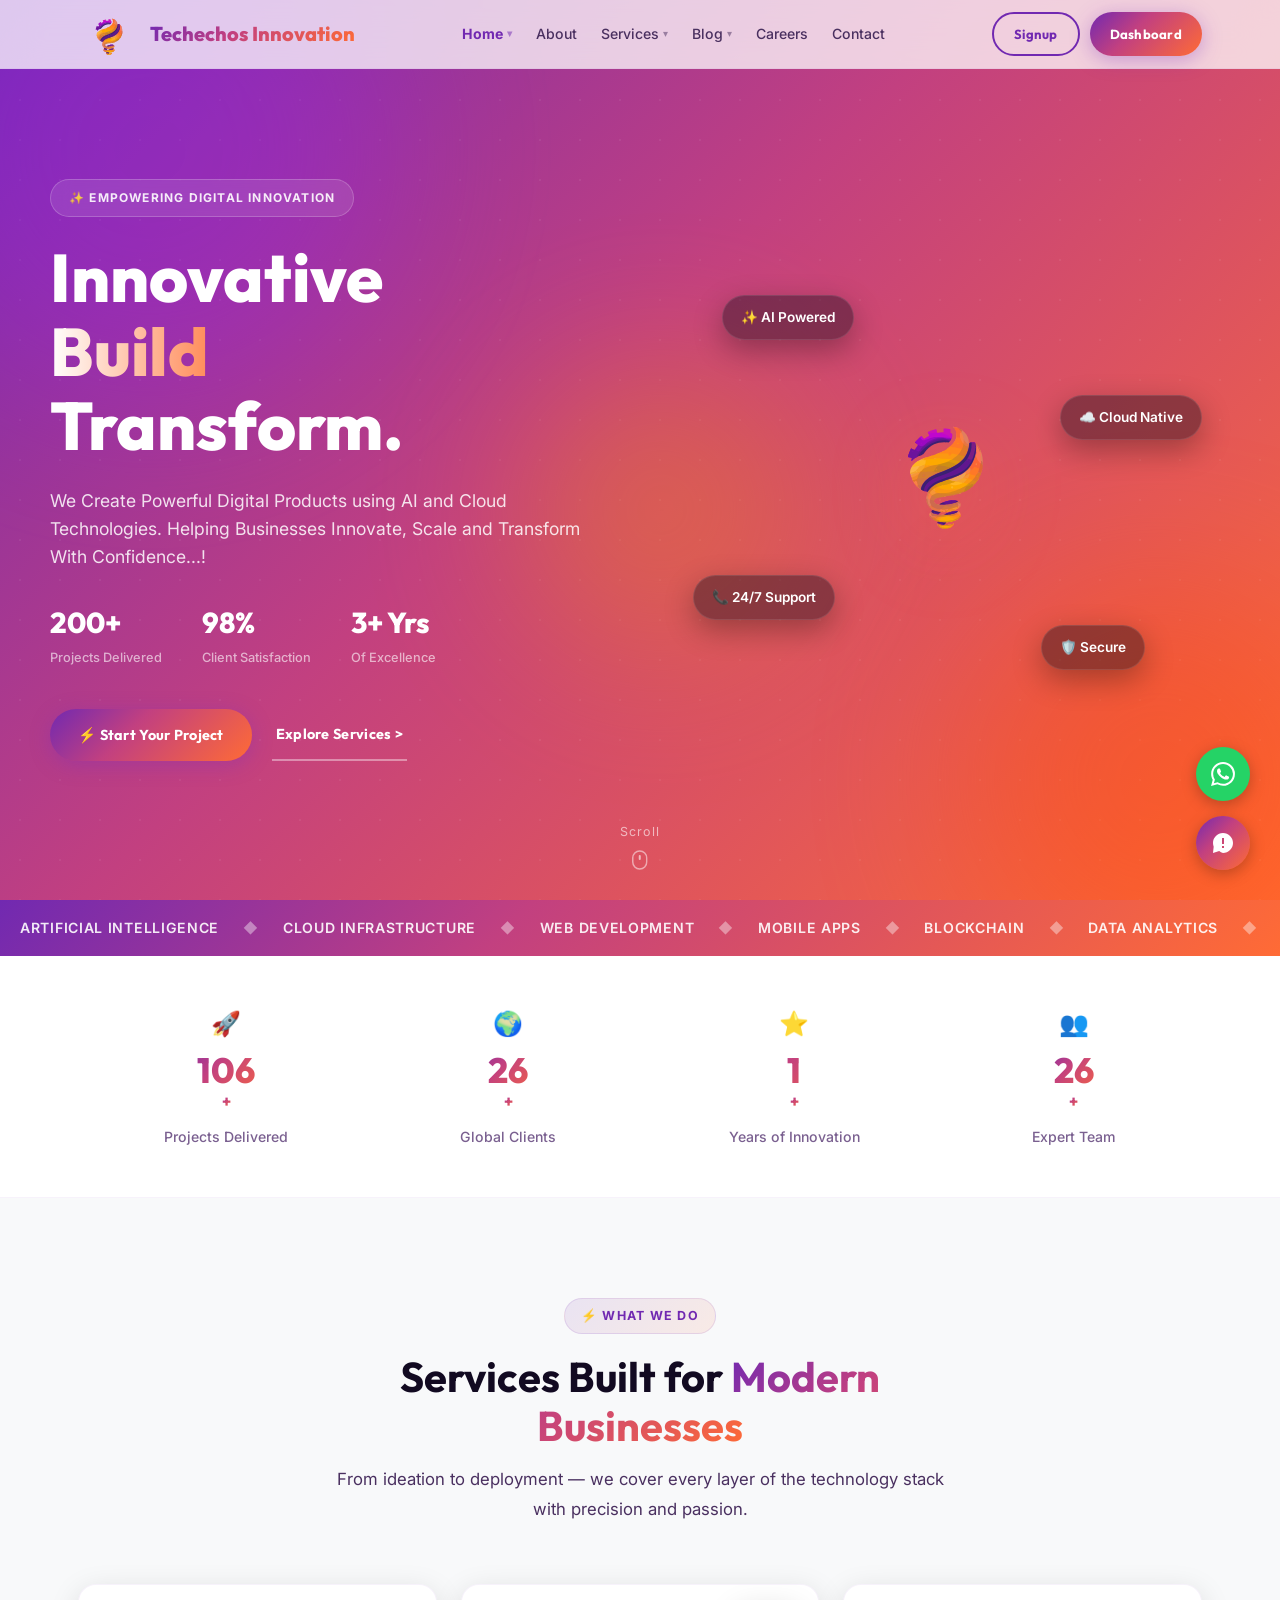
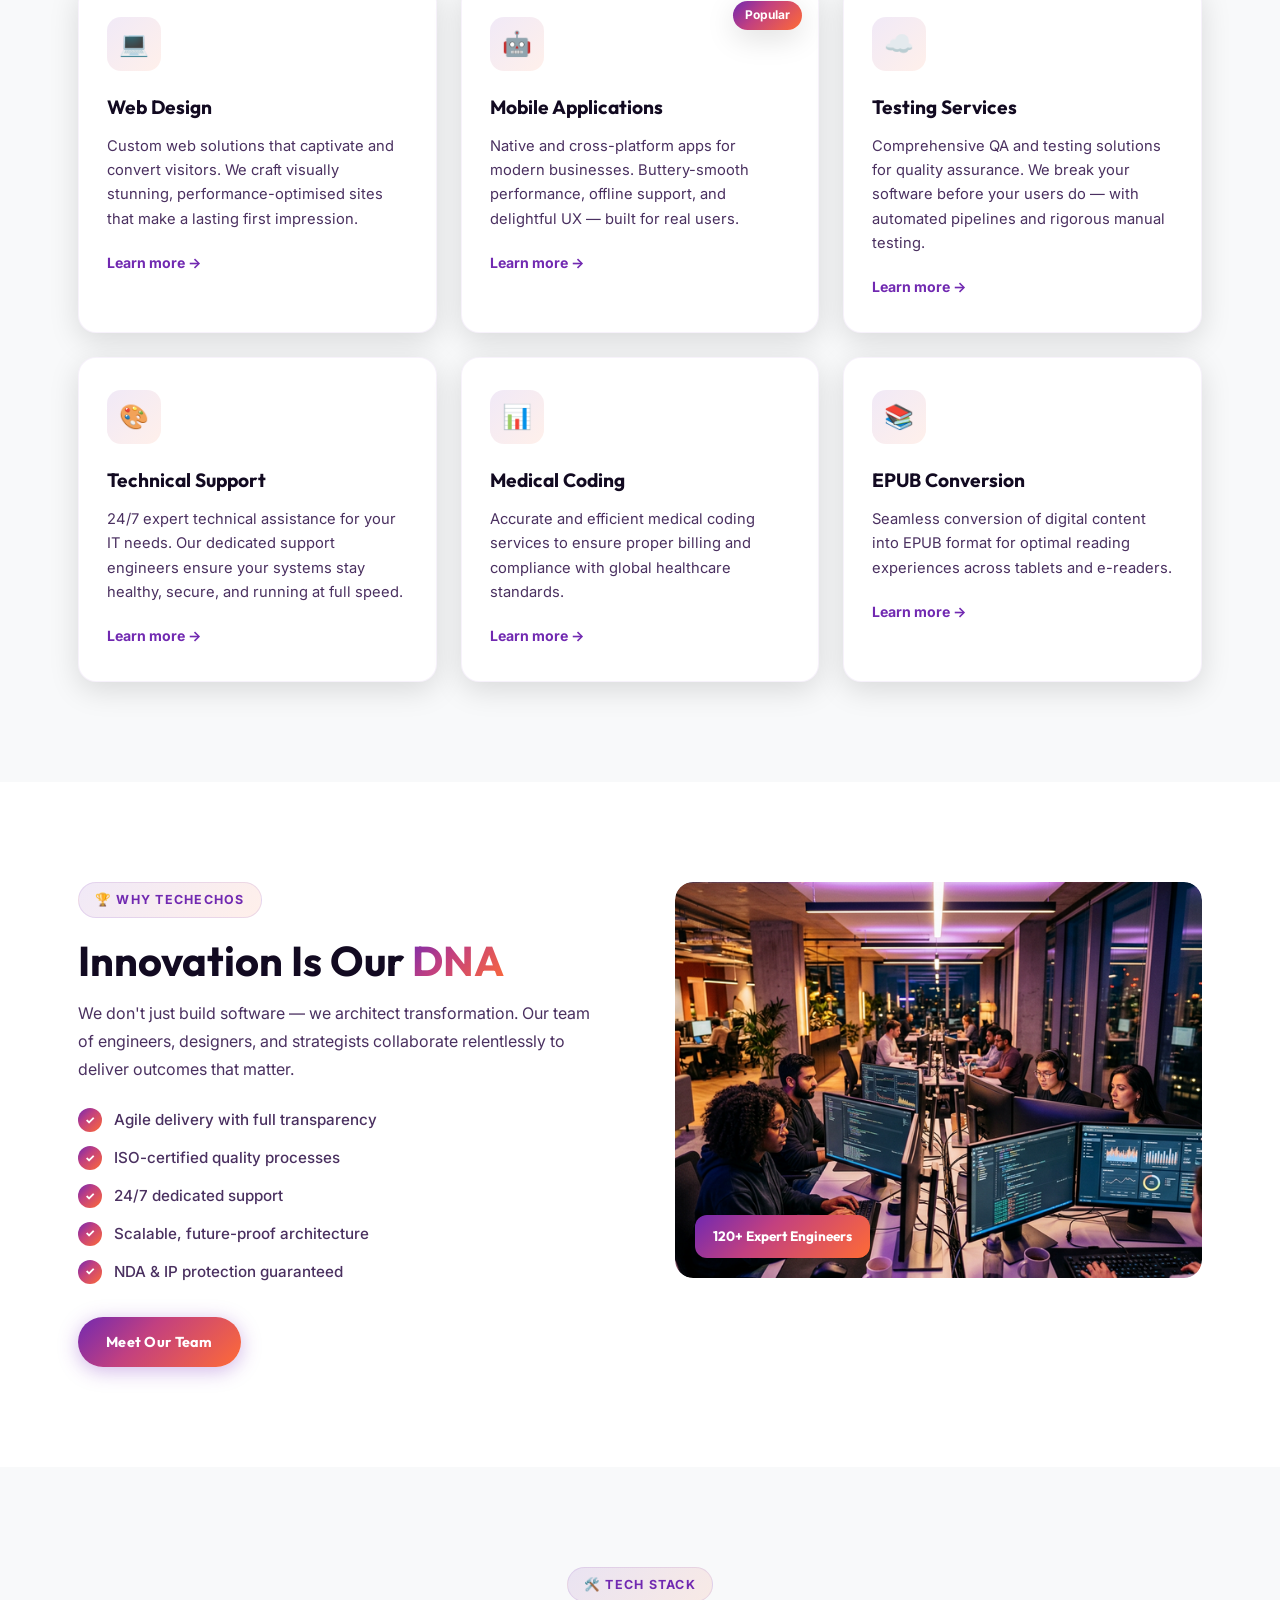
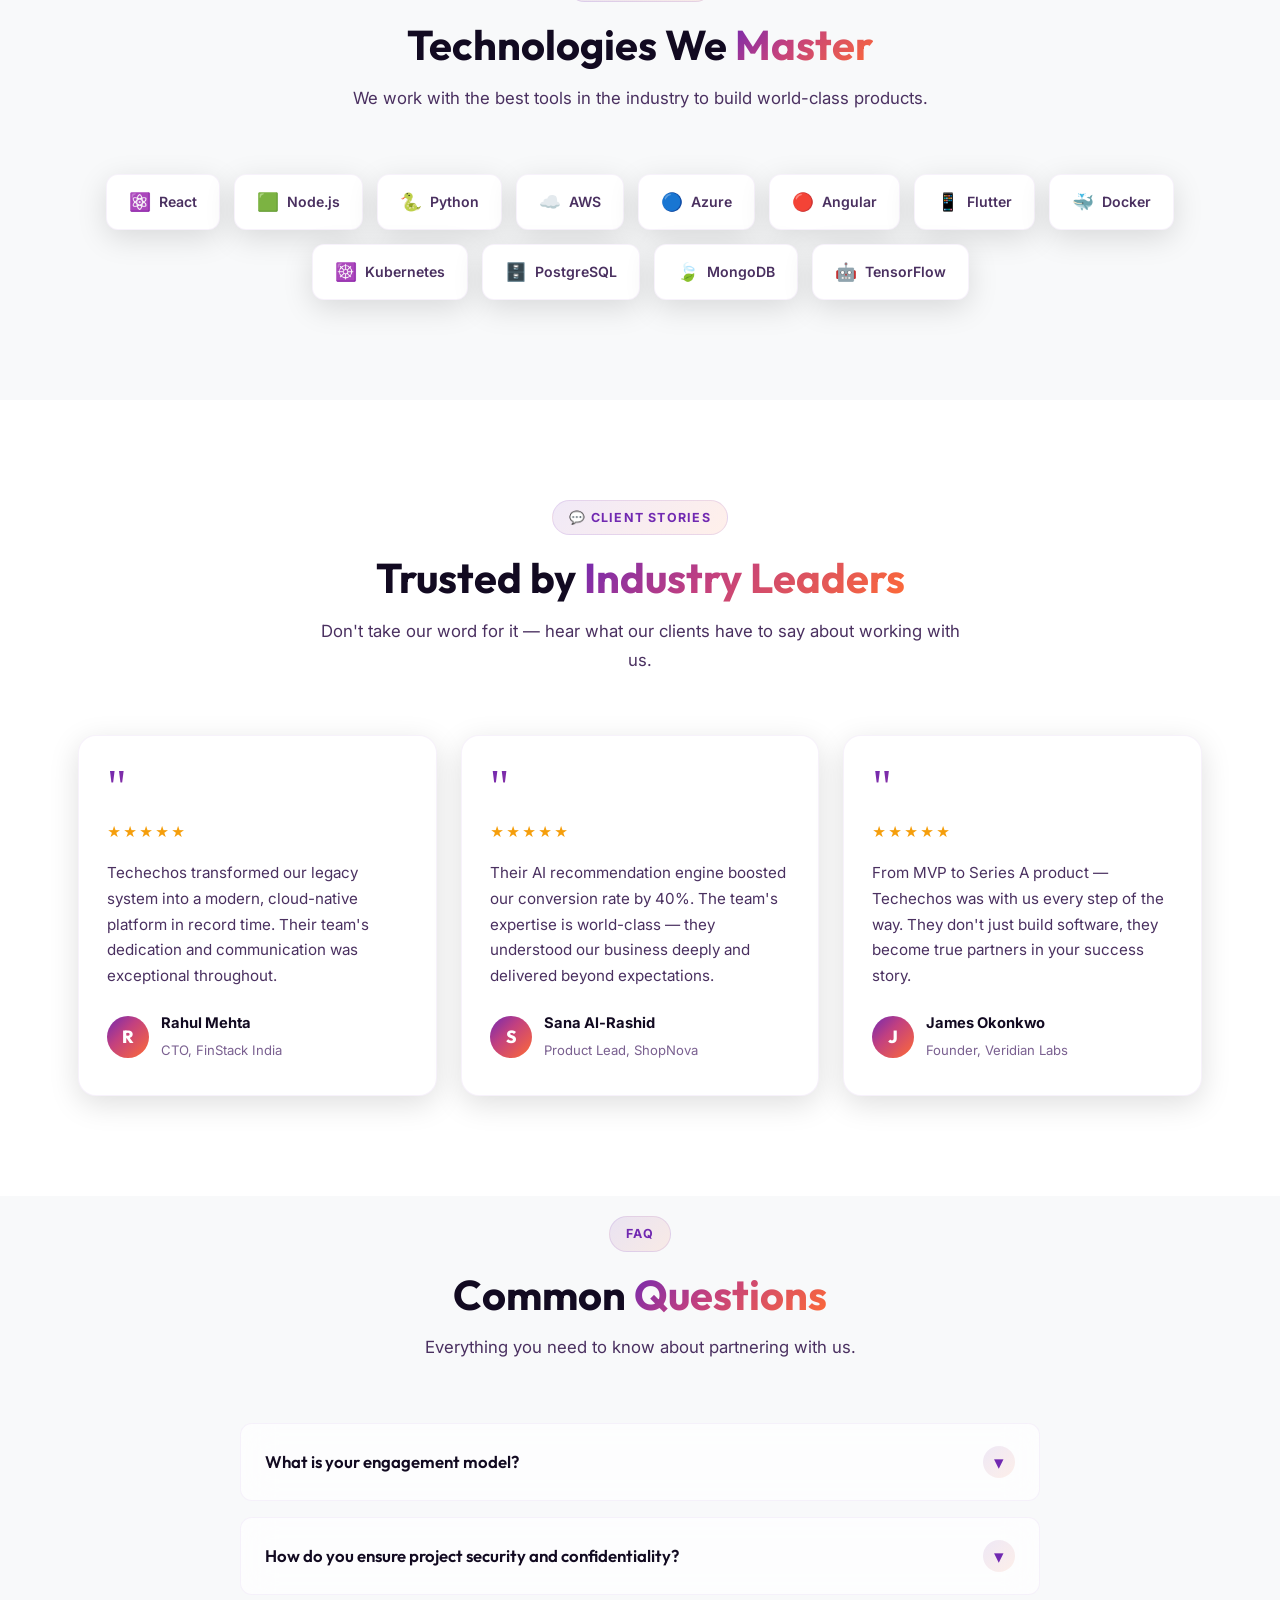
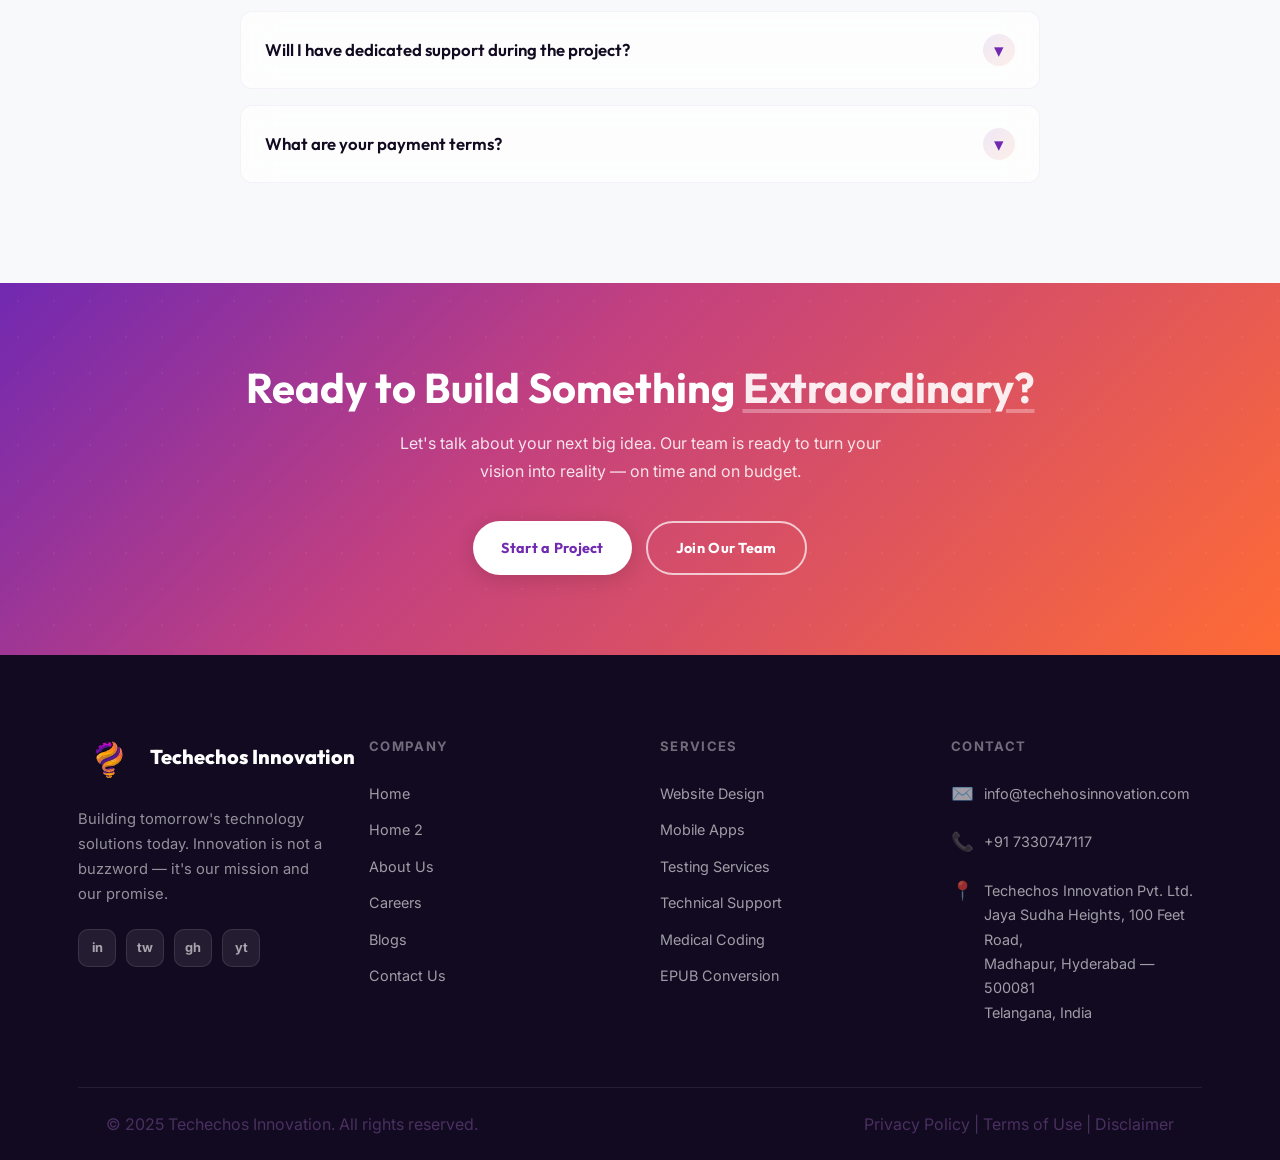
==== Home/home.html @ c476225d "initial commit" ====
<!DOCTYPE html>
<html lang="en">
<head>
<meta charset="UTF-8"/><meta name="viewport" content="width=device-width,initial-scale=1.0"/>
<meta name="description" content="Techechos Innovation — Building powerful digital products using AI and Cloud Technologies. Helping businesses innovate, scale and transform."/>
<title>Techechos Innovation — Home</title>
<link rel="stylesheet" href="../shared/shared.css"/>
<link rel="stylesheet" href="./home.css"/>
  <link rel="stylesheet" href="../navigation/header.css"/>
  <link rel="stylesheet" href="../navigation/footer.css"/>
</head>
<body>
<div id="header"></div>
<section class="hero">
  <div class="hero-orb o1"></div>
  <div class="hero-orb o2"></div>
  <div class="hero-orb o3"></div>
  <div class="hero-inner">
    <div class="hero-content">
      <div class="hero-badge">✨ EMPOWERING DIGITAL INNOVATION</div>
      <h1>Innovative<br><span class="brand-text-anim">Build</span><br>Transform.</h1>
      <p class="hero-sub">We Create Powerful Digital Products using AI and Cloud Technologies. Helping Businesses Innovate, Scale and Transform With Confidence...!</p>
      <div class="hero-stats-mini">
        <div class="stat-mini"><strong>200+</strong><span>Projects Delivered</span></div>
        <div class="stat-mini"><strong>98%</strong><span>Client Satisfaction</span></div>
        <div class="stat-mini"><strong>3+ Yrs</strong><span>Of Excellence</span></div>
      </div>
      <div class="hero-btns">
        <a href="../Contact/contact.html" class="btn btn-primary">⚡ Start Your Project</a>
        <a href="../Services/services.html" class="btn btn-text">Explore Services ></a>
      </div>
    </div>
    <div class="hero-visual">
      <div class="floating-center-img">
        <img src="../images/logo1.svg" alt="Innovation Icon"/>
      </div>
      <div class="float-badge f-ai">✨ AI Powered</div>
      <div class="float-badge f-cloud">☁️ Cloud Native</div>
      <div class="float-badge f-support">📞 24/7 Support</div>
      <div class="float-badge f-secure">🛡️ Secure</div>
    </div>
  </div>
  <div class="hero-scroll">
    <span>Scroll</span>
    <svg width="16" height="20" viewBox="0 0 16 20" fill="none"><rect x="1" y="1" width="14" height="18" rx="7" stroke="white" stroke-opacity="0.5" stroke-width="1.5"/><rect x="7" y="5" width="2" height="5" rx="1" fill="white" fill-opacity="0.6"/></svg>
  </div>
</section>
<div class="marquee-wrap">
  <div class="marquee-track">
    <span>Artificial Intelligence</span><span class="dot">◆</span><span>Cloud Infrastructure</span><span class="dot">◆</span><span>Web Development</span><span class="dot">◆</span><span>Mobile Apps</span><span class="dot">◆</span><span>Blockchain</span><span class="dot">◆</span><span>Data Analytics</span><span class="dot">◆</span><span>Cybersecurity</span><span class="dot">◆</span><span>UI/UX Design</span><span class="dot">◆</span>
    <span>Artificial Intelligence</span><span class="dot">◆</span><span>Cloud Infrastructure</span><span class="dot">◆</span><span>Web Development</span><span class="dot">◆</span><span>Mobile Apps</span><span class="dot">◆</span><span>Blockchain</span><span class="dot">◆</span><span>Data Analytics</span><span class="dot">◆</span><span>Cybersecurity</span><span class="dot">◆</span><span>UI/UX Design</span><span class="dot">◆</span>
  </div>
</div>
<div class="stats-bar">
  <div class="stats-inner">
    <div class="stat-item fade-up">
      <div class="stat-icon">🚀</div>
      <span class="stat-num" data-target="200">0</span><sup class="stat-sup">+</sup>
      <span class="stat-label">Projects Delivered</span>
    </div>
    <div class="stat-item fade-up" style="--delay:0.1s">
      <div class="stat-icon">🌍</div>
      <span class="stat-num" data-target="50">0</span><sup class="stat-sup">+</sup>
      <span class="stat-label">Global Clients</span>
    </div>
    <div class="stat-item fade-up" style="--delay:0.2s">
      <div class="stat-icon">⭐</div>
      <span class="stat-num" data-target="3">0</span><sup class="stat-sup">+</sup>
      <span class="stat-label">Years of Innovation</span>
    </div>
    <div class="stat-item fade-up" style="--delay:0.3s">
      <div class="stat-icon">👥</div>
      <span class="stat-num" data-target="50">0</span><sup class="stat-sup">+</sup>
      <span class="stat-label">Expert Team</span>
    </div>
  </div>
</div>
<section class="section section-soft">
  <div class="container">
    <div class="section-header center fade-up">
      <div class="section-label">⚡ What We Do</div>
      <h2>Services Built for <span class="grad-text">Modern Businesses</span></h2>
      <p>From ideation to deployment — we cover every layer of the technology stack with precision and passion.</p>
    </div>
    <div class="services-grid">
      <div class="service-card fade-up" style="--delay:0.05s">
        <div class="service-icon">💻</div>
        <h3>Web Design</h3>
        <p>Custom web solutions that captivate and convert visitors. We craft visually stunning, performance-optimised sites that make a lasting first impression.</p>
        <a href="../Services/service-detail.html?service=web-design" class="card-link">Learn more →</a>
      </div>
      <div class="service-card featured fade-up" style="--delay:0.1s">
        <div class="service-badge">Popular</div>
        <div class="service-icon">🤖</div>
        <h3>Mobile Applications</h3>
        <p>Native and cross-platform apps for modern businesses. Buttery-smooth performance, offline support, and delightful UX — built for real users.</p>
        <a href="../Services/service-detail.html?service=mobile-applications" class="card-link">Learn more →</a>
      </div>
      <div class="service-card fade-up" style="--delay:0.15s">
        <div class="service-icon">☁️</div>
        <h3>Testing Services</h3>
        <p>Comprehensive QA and testing solutions for quality assurance. We break your software before your users do — with automated pipelines and rigorous manual testing.</p>
        <a href="../Services/service-detail.html?service=testing-services" class="card-link">Learn more →</a>
      </div>
      <div class="service-card fade-up" style="--delay:0.2s">
        <div class="service-icon">🎨</div>
        <h3>Technical Support</h3>
        <p>24/7 expert technical assistance for your IT needs. Our dedicated support engineers ensure your systems stay healthy, secure, and running at full speed.</p>
        <a href="../Services/service-detail.html?service=technical-support" class="card-link">Learn more →</a>
      </div>
      <div class="service-card fade-up" style="--delay:0.25s">
        <div class="service-icon">📊</div>
        <h3>Medical Coding</h3>
        <p>Accurate and efficient medical coding services to ensure proper billing and compliance with global healthcare standards.</p>
        <a href="../Services/service-detail.html?service=medical-coding" class="card-link">Learn more →</a>
      </div>
      <div class="service-card fade-up" style="--delay:0.3s">
        <div class="service-icon">📚</div>
        <h3>EPUB Conversion</h3>
        <p>Seamless conversion of digital content into EPUB format for optimal reading experiences across tablets and e-readers.</p>
        <a href="../Services/service-detail.html?service=epub-conversion" class="card-link">Learn more →</a>
      </div>
    </div>
  </div>
</section>
<section class="section section-light">
  <div class="container">
    <div class="why-inner">
      <div class="fade-up">
        <div class="section-label">🏆 Why Techechos</div>
        <h2>Innovation Is Our <span class="grad-text">DNA</span></h2>
        <p style="margin-top:14px">We don't just build software — we architect transformation. Our team of engineers, designers, and strategists collaborate relentlessly to deliver outcomes that matter.</p>
        <ul class="why-list">
          <li><span class="check">✓</span> Agile delivery with full transparency</li>
          <li><span class="check">✓</span> ISO-certified quality processes</li>
          <li><span class="check">✓</span> 24/7 dedicated support</li>
          <li><span class="check">✓</span> Scalable, future-proof architecture</li>
          <li><span class="check">✓</span> NDA &amp; IP protection guaranteed</li>
        </ul>
        <a href="../About/about.html" class="btn btn-primary">Meet Our Team</a>
      </div>
      <div class="fade-up" style="--delay:0.15s">
        <div class="why-visual-img">
          <img src="../images/about_team.png" alt="Our professional team at work" loading="lazy"/>
          <div class="why-visual-badge">120+ Expert Engineers</div>
        </div>
      </section>
<section class="section section-soft">
  <div class="container">
    <div class="section-header center fade-up">
      <div class="section-label">🛠️ Tech Stack</div>
      <h2>Technologies We <span class="grad-text">Master</span></h2>
      <p>We work with the best tools in the industry to build world-class products.</p>
    </div>
    <div class="tech-logos fade-up" style="--delay:0.1s">
      <div class="tech-logo"><span class="tech-logo-icon">⚛️</span> React</div>
      <div class="tech-logo"><span class="tech-logo-icon">🟩</span> Node.js</div>
      <div class="tech-logo"><span class="tech-logo-icon">🐍</span> Python</div>
      <div class="tech-logo"><span class="tech-logo-icon">☁️</span> AWS</div>
      <div class="tech-logo"><span class="tech-logo-icon">🔵</span> Azure</div>
      <div class="tech-logo"><span class="tech-logo-icon">🔴</span> Angular</div>
      <div class="tech-logo"><span class="tech-logo-icon">📱</span> Flutter</div>
      <div class="tech-logo"><span class="tech-logo-icon">🐳</span> Docker</div>
      <div class="tech-logo"><span class="tech-logo-icon">☸️</span> Kubernetes</div>
      <div class="tech-logo"><span class="tech-logo-icon">🗄️</span> PostgreSQL</div>
      <div class="tech-logo"><span class="tech-logo-icon">🍃</span> MongoDB</div>
      <div class="tech-logo"><span class="tech-logo-icon">🤖</span> TensorFlow</div>
    </div>
  </div>
</section>
<section class="section section-light">
  <div class="container">
    <div class="section-header center fade-up">
      <div class="section-label">💬 Client Stories</div>
      <h2>Trusted by <span class="grad-text">Industry Leaders</span></h2>
      <p>Don't take our word for it — hear what our clients have to say about working with us.</p>
    </div>
    <div class="testimonials-grid">
      <div class="testimonial-card fade-up" style="--delay:0.05s">
        <div class="t-quote">"</div><div class="t-stars">★★★★★</div>
        <p class="t-text">Techechos transformed our legacy system into a modern, cloud-native platform in record time. Their team's dedication and communication was exceptional throughout.</p>
        <div class="t-client"><div class="t-avatar">R</div><div><strong>Rahul Mehta</strong><span>CTO, FinStack India</span></div></div>
      </div>
      <div class="testimonial-card fade-up" style="--delay:0.1s">
        <div class="t-quote">"</div><div class="t-stars">★★★★★</div>
        <p class="t-text">Their AI recommendation engine boosted our conversion rate by 40%. The team's expertise is world-class — they understood our business deeply and delivered beyond expectations.</p>
        <div class="t-client"><div class="t-avatar">S</div><div><strong>Sana Al-Rashid</strong><span>Product Lead, ShopNova</span></div></div>
      </div>
      <div class="testimonial-card fade-up" style="--delay:0.15s">
        <div class="t-quote">"</div><div class="t-stars">★★★★★</div>
        <p class="t-text">From MVP to Series A product — Techechos was with us every step of the way. They don't just build software, they become true partners in your success story.</p>
        <div class="t-client"><div class="t-avatar">J</div><div><strong>James Okonkwo</strong><span>Founder, Veridian Labs</span></div></div>
      </div>
    </div>
  </div>
</section>

<section class="section section-soft faq-section">
  <div class="container">
    <div class="section-header center fade-up">
      <div class="section-label">FAQ</div>
      <h2>Common <span class="grad-text">Questions</span></h2>
      <p>Everything you need to know about partnering with us.</p>
    </div>
    <div class="faq-container">
      <div class="faq-item fade-up" style="--delay:0.05s">
        <div class="faq-question">
          <h4>What is your engagement model?</h4>
          <span class="faq-icon">▾</span>
        </div>
        <div class="faq-answer">
          <p>We offer flexible engagement models tailored to your needs. This includes Fixed-Price contracts for well-defined scopes, Time-and-Materials for evolving projects, and Dedicated Teams for long-term collaboration.</p>
        </div>
      </div>
      <div class="faq-item fade-up" style="--delay:0.1s">
        <div class="faq-question">
          <h4>How do you ensure project security and confidentiality?</h4>
          <span class="faq-icon">▾</span>
        </div>
        <div class="faq-answer">
          <p>We strictly enforce NDAs at the onset of all discussions. Our development processes adhere to ISO-certified security protocols, ensuring your intellectual property remains fully protected.</p>
        </div>
      </div>
      <div class="faq-item fade-up" style="--delay:0.15s">
        <div class="faq-question">
          <h4>Will I have dedicated support during the project?</h4>
          <span class="faq-icon">▾</span>
        </div>
        <div class="faq-answer">
          <p>Absolutely. You will be assigned a dedicated Project Manager who handles all communications, provides regular status reports, and ensures your project is delivered precisely on time.</p>
        </div>
      </div>
      <div class="faq-item fade-up" style="--delay:0.2s">
        <div class="faq-question">
          <h4>What are your payment terms?</h4>
          <span class="faq-icon">▾</span>
        </div>
        <div class="faq-answer">
          <p>For most projects, we require a 25-30% initial deposit, followed by milestone-based payments tied to specific deliverables. Custom payment schedules can be arranged for enterprise solutions.</p>
        </div>
      </div>
    </div>
  </div>
</section>

<section class="cta-banner">
  <div class="container">
    <div class="fade-up">
      <h2>Ready to Build Something <span style="color:rgba(255,255,255,0.9);text-decoration:underline;text-underline-offset:6px;text-decoration-color:rgba(255,255,255,0.3)">Extraordinary?</span></h2>
      <p>Let's talk about your next big idea. Our team is ready to turn your vision into reality — on time and on budget.</p>
      <div class="cta-btns">
        <a href="../Contact/contact.html" class="btn btn-white">Start a Project</a>
        <a href="../Careers/careers.html" class="btn btn-outline-white">Join Our Team</a>
      </div>
    </div>
  </div>
</section>
<div id="footer"></div>
<script src="../shared/shared.js"></script>
<script src="./home.js"></script>
<script src="../navigation/script.js"></script>
</body>
</html>
---- shared/shared.css ----
@import url('https://fonts.googleapis.com/css2?family=Outfit:wght@400;500;600;700;800&family=Inter:ital,wght@0,300;0,400;0,500;0,600;1,300&display=swap');


:root {
  --purple:       #7129b1;
  --purple-light: #9B4DCA;
  --purple-dark:  #5A1A9A;
  --orange:       #FF6B35;
  --orange-light: #FF8C5A;
  --pink:         #E040A0;
  --grad:         linear-gradient(135deg, #7129b1 0%, #C24080 40%, #FF6B35 100%);
  --grad-hero:    linear-gradient(135deg, #7129b1 0%, #C24080 45%, #FF6B35 100%);
  --grad-soft:    linear-gradient(135deg, rgba(113,41,177,0.1) 0%, rgba(255,107,53,0.1) 100%);
  --white:        #ffffff;
  --off-white:    #f8f9fa;
  --text-dark:    #120a21;
  --text-mid:     #4a3060;
  --text-light:   #7a6090;
  --border:       rgba(113,41,177,0.12);
  --border-soft:  rgba(113,41,177,0.06);
  --card-bg:      #ffffff;
  --bg-page:      #ffffff;
  --font-head:    'Outfit', sans-serif;
  --font-body:    'Inter', sans-serif;
  --radius:       18px;
  --radius-sm:    12px;
  --radius-xs:    8px;
  --shadow-sm:    0 8px 30px rgba(0,0,0,0.13);
  --shadow-md:    0 15px 45px rgba(0,0,0,0.18);
  --shadow-lg:    0 22px 70px rgba(0,0,0,0.25);
  --transition:   all 0.32s cubic-bezier(0.4,0,0.2,1);
}


*, *::before, *::after { box-sizing: border-box; margin: 0; padding: 0; }
html { scroll-behavior: smooth; font-size: 16px; }
body { font-family: var(--font-body); background: var(--bg-page); color: var(--text-dark); line-height: 1.7; overflow-x: hidden; }
a { text-decoration: none; color: inherit; }
ul { list-style: none; }
img { max-width: 100%; height: auto; display: block; }
button { cursor: pointer; border: none; background: none; font-family: inherit; }


.table-responsive {
  width: 100%;
  overflow-x: auto;
  -webkit-overflow-scrolling: touch;
}


h1 { font-family: var(--font-head); font-size: clamp(2.2rem,5vw,3.8rem); font-weight: 800; line-height: 1.15; color: var(--white); }
h2 { font-family: var(--font-head); font-size: clamp(1.7rem,3.5vw,2.6rem); font-weight: 700; line-height: 1.2; color: var(--text-dark); }
h3 { font-family: var(--font-head); font-size: 1.2rem; font-weight: 700; color: var(--text-dark); }
h4 { font-family: var(--font-head); font-size: 1rem; font-weight: 600; color: var(--text-dark); }
p { font-size: 1rem; color: var(--text-mid); line-height: 1.75; }

.grad-text {
  background: var(--grad);
  -webkit-background-clip: text;
  -webkit-text-fill-color: transparent;
  background-clip: text;
}


.container { max-width: 1180px; margin: 0 auto; padding: 0 28px; }
.section { padding: 90px 0; }
.section-light { background: var(--white); }
.section-soft { background: var(--off-white); }


.section-label {
  display: inline-flex; align-items: center; gap: 8px;
  padding: 6px 16px;
  background: var(--grad-soft);
  border: 1px solid var(--border);
  border-radius: 50px;
  font-size: 0.78rem; font-weight: 700;
  color: var(--purple);
  letter-spacing: 0.1em; text-transform: uppercase;
  margin-bottom: 18px;
}
.section-header { max-width: 640px; margin-bottom: 60px; }
.section-header.center { text-align: center; margin-left: auto; margin-right: auto; }
.section-header p { margin-top: 14px; font-size: 1.05rem; }


.btn {
  display: inline-flex; align-items: center; justify-content: center; gap: 8px;
  padding: 13px 28px;
  min-height: 44px; 
  border-radius: 50px;
  font-family: var(--font-head); font-weight: 700; font-size: 0.9rem;
  letter-spacing: 0.02em;
  transition: var(--transition);
  position: relative; overflow: hidden;
  white-space: nowrap;
}
.btn-primary { background: var(--grad); color: var(--white); box-shadow: 0 4px 20px rgba(123,47,190,0.35); }
.btn-primary:hover { transform: translateY(-2px); box-shadow: 0 8px 30px rgba(123,47,190,0.5); }
.btn-white { background: var(--white); color: var(--purple); box-shadow: 0 4px 20px rgba(0,0,0,0.15); }
.btn-white:hover { transform: translateY(-2px); box-shadow: 0 8px 30px rgba(0,0,0,0.2); background: var(--off-white); }
.btn-outline-white { border: 2px solid rgba(255,255,255,0.7); color: var(--white); }
.btn-outline-white:hover { background: rgba(255,255,255,0.15); border-color: var(--white); transform: translateY(-2px); }
.btn-outline-purple { border: 2px solid var(--purple); color: var(--purple); }
.btn-outline-purple:hover { background: var(--purple); color: var(--white); transform: translateY(-2px); }
.btn-text { background: transparent; color: var(--white); padding: 13px 4px; border-bottom: 2px solid rgba(255,255,255,0.4); border-radius: 0; }
.btn-text:hover { border-bottom-color: var(--white); transform: translateY(-2px); }
.btn-sm { padding: 9px 20px; font-size: 0.82rem; }


/* Header CSS extracted */


.page-hero {
  background: var(--grad-hero);
  padding: 160px 0 120px;
  position: relative;
  overflow: hidden;
  color: var(--white);
  text-align: center;
}

.page-hero-inner {
  max-width: 1200px;
  margin: 0 auto;
  padding: 0 40px;
  position: relative;
  z-index: 10;
  display: flex;
  flex-direction: column;
  align-items: center;
}

.hero-text-content {
  max-width: 800px;
  margin-bottom: 50px;
}

.brand-text-anim {
  display: inline-block;
  font-weight: 800;
  background: linear-gradient(90deg, #ffffff 0%, #ff8c5a 50%, #ffffff 100%);
  background-size: 200% auto;
  -webkit-background-clip: text;
  -webkit-text-fill-color: transparent;
  background-clip: text;
  animation: shineBrand 3s linear infinite, blinkBrand 4s ease-in-out infinite;
}

@keyframes shineBrand {
  to { background-position: 200% center; }
}
@keyframes blinkBrand {
  0%, 100% { opacity: 1; filter: drop-shadow(0 0 0px var(--white)); }
  50% { opacity: 0.85; filter: drop-shadow(0 0 15px rgba(255,140,90,0.6)); }
}

.hero-main-img-center {
  width: 140px;
  height: 140px;
  object-fit: contain;
  margin-bottom: 30px;
  z-index: 5;
  filter: drop-shadow(0 15px 30px rgba(113,41,177,0.3));
}

.page-hero h1 { font-size: clamp(2.8rem, 6vw, 4.5rem); line-height: 1.1; margin-bottom: 24px; text-shadow: 0 4px 20px rgba(0,0,0,0.15); }
.page-hero p { font-size: 1.2rem; color: rgba(255,255,255,0.9); max-width: 700px; margin: 0 auto 36px; line-height: 1.6; text-shadow: 0 2px 10px rgba(0,0,0,0.1); }

.hero-split {
  display: grid;
  grid-template-columns: 1.1fr 0.9fr;
  align-items: center;
  gap: 60px;
  text-align: left;
}
.hero-split .hero-text-content {
  margin-bottom: 0;
  max-width: 100%;
}
.hero-split .hero-img-content {
  position: relative;
  z-index: 5;
}
.hero-split .hero-img-content img {
  width: 100%;
  border-radius: var(--radius);
  box-shadow: var(--shadow-lg);
}
.hero-split .breadcrumb {
  justify-content: flex-start;
}
.hero-split p {
  margin-left: 0;
}

.logo-shrink-container {
  position: absolute;
  top: 50%;
  left: 50%;
  transform: translate(-50%, -50%);
  width: 100%;
  height: 100%;
  z-index: 0;
  pointer-events: none;
  overflow: hidden;
}
.logo-shrink-bg {
  position: absolute;
  top: 50%;
  left: 50%;
  width: 600px;
  height: 600px;
  background: url('../images/logo1.svg') no-repeat center/contain;
  opacity: 0.04;
  transform: translate(-50%, -50%);
  animation: logoShrink 10s ease-in-out infinite alternate;
}
@keyframes logoShrink {
  0% { transform: translate(-50%, -50%) scale(1.2) rotate(0deg); opacity: 0.03; }
  100% { transform: translate(-50%, -50%) scale(0.6) rotate(5deg); opacity: 0.06; }
}

.floating-bg {
  position: absolute;
  inset: 0;
  z-index: 0;
  overflow: hidden;
}
.float-el {
  position: absolute;
  background: rgba(255,107,53,0.1);
  border-radius: 50%;
  filter: blur(40px);
  animation: floatMove var(--d, 15s) linear infinite;
}
@keyframes floatMove {
  0% { transform: translate(0, 0) scale(1); }
  50% { transform: translate(100px, -50px) scale(1.2); }
  100% { transform: translate(0, 0) scale(1); }
}

.breadcrumb {
  display: flex; gap: 8px; align-items: center; justify-content: center;
  margin-bottom: 24px; font-size: 0.85rem;
  font-weight: 600;
  text-transform: uppercase;
  letter-spacing: 0.12em;
}
.breadcrumb a { color: rgba(255,255,255,0.7); }
.breadcrumb span { color: rgba(255,255,255,0.4); }

.bubble-container {
  position: absolute;
  top: 0;
  left: 0;
  width: 100%;
  height: 100%;
  z-index: 1;
  pointer-events: none;
}

.bubble {
  position: absolute;
  bottom: -50px;
  background: rgba(255,255,255,0.08);
  border-radius: 50%;
  animation: bubbleUp var(--duration, 8s) ease-in infinite;
  box-shadow: inset 0 0 15px rgba(255,255,255,0.2);
}

@keyframes bubbleUp {
  0% { transform: translateY(0) scale(1); opacity: 0; }
  20% { opacity: 0.4; }
  100% { transform: translateY(-110vh) scale(1.8); opacity: 0; }
}

.section { padding: 100px 0; background: var(--white); }
.section-soft { background: var(--off-white); }
.section-header h2 { color: var(--text-dark); }
.section-header p { color: var(--text-mid); }

.svc-card, .service-card, .blog-card, .job-card, .pricing-card, .testimonial-card, .contact-info-card, .map-info-item, .feature-box, .dark-scard, .process-step, .tech-logo, .perk-card, .value-card, .team-card {
  background: var(--white);
  border: 1px solid var(--border-soft);
  border-radius: var(--radius);
  transition: all 0.4s cubic-bezier(0.4, 0, 0.2, 1);
  position: relative;
  overflow: hidden;
  box-shadow: var(--shadow-sm);
}

.svc-card::before, .service-card::before, .blog-card::before, .job-card::before, .pricing-card::before, .testimonial-card::before, .contact-info-card::before, .map-info-item::before, .feature-box::before, .dark-scard::before, .process-step::before, .tech-logo::before, .perk-card::before, .value-card::before, .team-card::before {
  content: '';
  position: absolute;
  top: 0; left: 0; right: 0;
  height: 3px;
  background: var(--grad);
  opacity: 0;
  transition: 0.3s ease;
  z-index: 5;
}

.svc-card:hover, .service-card:hover, .blog-card:hover, .job-card:hover, .pricing-card:hover, .testimonial-card:hover, .contact-info-card:hover, .map-info-item:hover, .feature-box:hover, .dark-scard:hover, .process-step:hover, .tech-logo:hover, .perk-card:hover, .value-card:hover, .team-card:hover {
  transform: translateY(-8px) !important;
  box-shadow: 0 20px 50px rgba(113,41,177,0.15) !important;
  border-color: var(--purple) !important;
}

.svc-card:hover::before, .service-card:hover::before, .blog-card:hover::before, .job-card:hover::before, .pricing-card:hover::before, .testimonial-card:hover::before, .contact-info-card:hover::before, .map-info-item:hover::before, .feature-box:hover::before, .dark-scard:hover::before, .process-step:hover::before, .tech-logo:hover::before, .perk-card:hover::before, .value-card:hover::before, .team-card:hover::before {
  opacity: 1;
}

.blog-card { box-shadow: var(--shadow-sm); }
.blog-thumb { height: 220px; width: 100%; overflow: hidden; position: relative; flex-shrink: 0; }
.blog-thumb img { width: 100%; height: 100%; object-fit: cover; }
.blog-body { padding: 24px; display: flex; flex-direction: column; flex-grow: 1; min-height: 0; }
.blog-body h3 { 
  font-size: 1.15rem; color: #120A21 !important; font-weight: 700; margin-bottom: 12px; line-height: 1.4; 
  display: -webkit-box; -webkit-line-clamp: 2; -webkit-box-orient: vertical; line-clamp: 2; overflow: hidden;
}
.blog-body p { 
  font-size: 0.92rem; color: #555555 !important; line-height: 1.7; margin-bottom: 16px; flex-grow: 1;
  display: -webkit-box; -webkit-line-clamp: 3; -webkit-box-orient: vertical; line-clamp: 3; overflow: hidden;
}
.blog-read { margin-top: auto; padding-top: 10px; font-weight: 700; color: var(--purple); }

.svc-card h3, .blog-card h3, .job-card h4 { color: var(--text-dark) !important; }
.svc-card p, .blog-card p, .job-card p { color: var(--text-mid) !important; }
.pricing-card:not(.popular) h3 { color: var(--text-dark) !important; }
.pricing-card:not(.popular) p { color: var(--text-mid) !important; }

.blog-filter {
  background: var(--white);
  color: var(--purple);
  border: 1.5px solid var(--purple);
  padding: 8px 18px;
  border-radius: 50px;
  font-weight: 600;
  transition: var(--transition);
}
.blog-filter:hover, .blog-filter.active {
  background: var(--purple);
  color: var(--white);
  box-shadow: var(--shadow-sm);
}

.blog-cat {
  background: var(--grad);
  color: var(--white) !important;
  font-weight: 700;
  padding: 4px 12px;
  border-radius: 4px;
  font-size: 0.75rem;
}


.cta-banner {
  background: var(--grad);
  padding: 80px 28px;
  text-align: center;
  position: relative; overflow: hidden;
}
.cta-banner::before {
  content: '';
  position: absolute; inset: 0;
  background-image: radial-gradient(circle, rgba(255,255,255,0.05) 1px, transparent 1px);
  background-size: 36px 36px;
}
.cta-banner h2 { color: var(--white); margin-bottom: 16px; position: relative; }
.cta-banner p { color: rgba(255,255,255,0.85); max-width: 520px; margin: 0 auto 36px; position: relative; }
.cta-btns { display: flex; gap: 14px; justify-content: center; flex-wrap: wrap; position: relative; }


/* Footer CSS extracted */


@keyframes fadeSlideUp { from{opacity:0;transform:translateY(24px)} to{opacity:1;transform:translateY(0)} }
@keyframes fadeSlideDown { from{opacity:0;transform:translateY(-16px)} to{opacity:1;transform:translateY(0)} }
@keyframes fadeIn { from{opacity:0} to{opacity:1} }
@keyframes bounce { 0%,100%{transform:translateX(-50%) translateY(0)} 50%{transform:translateX(-50%) translateY(-8px)} }
@keyframes float { 0%,100%{transform:translateY(0)} 50%{transform:translateY(-12px)} }
.water-float { animation: float 4s ease-in-out infinite; }
@keyframes marquee { 0%{transform:translateX(0)} 100%{transform:translateX(-50%)} }

.fade-up { opacity: 0; transform: translateY(28px); transition: opacity 0.6s ease, transform 0.6s ease; }
.fade-up.visible { opacity: 1; transform: translateY(0); }
.fade-up[style*="--delay"] { transition-delay: var(--delay,0s); }


.section-light { background: var(--white); }
.section-soft  { background: var(--off-white); }
.section-label { background: var(--grad-soft); border-color: var(--border); color: var(--purple); }




.form-row { display: grid; grid-template-columns: 1fr 1fr; gap: 18px; }
@media(max-width:560px){ .form-row{grid-template-columns:1fr;} }
.form-group { display: flex; flex-direction: column; gap: 7px; margin-bottom: 18px; }
.form-group label { font-size: 0.85rem; font-weight: 600; color: var(--text-dark); }
.form-group input, .form-group textarea, .form-group select {
  padding: 13px 16px;
  background: var(--off-white); border: 1.5px solid var(--border-soft);
  border-radius: var(--radius-xs); font-family: var(--font-body); font-size: 0.92rem;
  color: var(--text-dark); transition: var(--transition); outline: none;
  width: 100%;
}
.form-group input:focus, .form-group textarea:focus, .form-group select:focus {
  border-color: var(--purple); background: var(--white);
  box-shadow: 0 0 0 3px rgba(123,47,190,0.1);
}
.form-group textarea { resize: vertical; min-height: 120px; }

body.dark-page .form-group label { color: rgba(255,255,255,0.8); }
body.dark-page .form-group input,
body.dark-page .form-group textarea,
body.dark-page .form-group select {
  background: rgba(255,255,255,0.05);
  border-color: rgba(123,47,190,0.2);
  color: rgba(255,255,255,0.85);
}
body.dark-page .form-group input:focus,
body.dark-page .form-group textarea:focus,
body.dark-page .form-group select:focus {
  border-color: rgba(123,47,190,0.6);
  background: rgba(123,47,190,0.08);
  box-shadow: 0 0 0 3px rgba(123,47,190,0.15);
}
body.dark-page .form-group input::placeholder,
body.dark-page .form-group textarea::placeholder { color: rgba(255,255,255,0.25); }



@media(min-width: 1281px) {
  .container, .nav-inner, .page-hero-inner { max-width: 1400px; }
}
@media(max-width: 1280px) {
  
  
  .page-hero { padding: 140px 0 100px; }
}

@media(max-width: 1024px) {
  
  
  .page-hero h1 { font-size: clamp(2.4rem, 8vw, 3.5rem); }
  .page-hero { padding: 120px 0 80px; }
}

@media(max-width: 640px) {
  h1 { font-size: 2.2rem; }
  h2 { font-size: 1.8rem; }
  .section { padding: 70px 0; }
  
  .page-hero { padding: 110px 0 60px; }
  .hero-split {
    grid-template-columns: 1fr;
    text-align: center;
    gap: 40px;
  }
  .hero-split .hero-img-content {
    order: -1;
    max-width: 320px;
    margin: 0 auto;
  }
  .hero-split .breadcrumb {
    justify-content: center;
  }
  .hero-main-img-center { width: 100px; height: 100px; }
  
  
  
  
}
---- Home/home.css ----
.hero {
  min-height: 100vh;
  background: var(--grad-hero);
  display: flex; align-items: center; justify-content: center;
  padding: 100px 28px 60px;
  position: relative; overflow: hidden;
  text-align: center;
}
.hero::before {
  content: '';
  position: absolute; inset: 0;
  background-image: radial-gradient(circle, rgba(255,255,255,0.06) 1px, transparent 1px);
  background-size: 40px 40px;
  pointer-events: none;
}
.hero-orb { position: absolute; border-radius: 50%; filter: blur(80px); pointer-events: none; opacity: 0.3; }
.hero-orb.o1 { width: 500px; height: 500px; background: #a020f0; top: -100px; left: -100px; }
.hero-orb.o2 { width: 400px; height: 400px; background: #ff4500; bottom: -80px; right: -80px; }
.hero-orb.o3 { width: 300px; height: 300px; background: #ff9500; top: 40%; left: 40%; }

.hero-inner {
  position: relative; z-index: 2;
  max-width: 1180px; width: 100%; margin: 0 auto;
  display: grid; grid-template-columns: 1fr 1fr; gap: 50px;
  align-items: center; text-align: left;
}
@media(max-width:900px){ .hero-inner { grid-template-columns: 1fr; text-align: center; } }
.hero-content { max-width: 600px; }
@media(max-width:900px){ .hero-content { margin: 0 auto; } }

.hero-badge {
  display: inline-flex; align-items: center; gap: 8px;
  padding: 8px 18px;
  background: rgba(255,255,255,0.1); border: 1px solid rgba(255,255,255,0.2);
  backdrop-filter: blur(10px); border-radius: 50px;
  color: rgba(255,255,255,0.9); font-size: 0.75rem; font-weight: 700;
  letter-spacing: 0.1em; margin-bottom: 24px;
  animation: fadeSlideDown 0.7s ease forwards;
}
.hero h1 { font-size: clamp(2.8rem,6vw,4.2rem); line-height: 1.1; margin-bottom: 24px; animation: fadeSlideUp 0.8s 0.1s ease forwards; opacity: 0; }
.hero h1 span.grad-text { font-size: clamp(3rem,7vw,4.8rem); background: linear-gradient(90deg,#ff9500,#ff4500); -webkit-background-clip:text; -webkit-text-fill-color:transparent; background-clip:text; }
.hero .hero-sub { font-size: 1.1rem; color: rgba(255,255,255,0.85); margin-bottom: 36px; line-height: 1.6; animation: fadeSlideUp 0.8s 0.2s ease forwards; opacity: 0; }

.hero-stats-mini { display: flex; gap: 40px; margin-bottom: 40px; animation: fadeSlideUp 0.8s 0.3s ease forwards; opacity: 0; }
@media(max-width:900px){ .hero-stats-mini { justify-content: center; gap: 24px; flex-wrap: wrap; } }
.stat-mini { display: flex; flex-direction: column; }
.stat-mini strong { font-family: var(--font-head); font-size: 1.8rem; font-weight: 800; color: var(--white); line-height: 1.1; }
.stat-mini span { font-size: 0.8rem; color: rgba(255,255,255,0.6); font-weight: 500; margin-top: 8px; }

.hero-btns { display: flex; gap: 20px; flex-wrap: wrap; animation: fadeSlideUp 0.8s 0.4s ease forwards; opacity: 0; }
@media(max-width:900px){ .hero-btns { justify-content: center; } }

.hero-visual { position: relative; height: 500px; display: flex; align-items: center; justify-content: center; animation: fadeIn 1.2s 0.3s ease forwards; opacity: 0; }
.floating-center-img { width: 180px; height: 180px; animation: float 6s ease-in-out infinite; display: flex; align-items: center; justify-content: center; position: relative; z-index: 10; }
.floating-center-img img { width: 100%; height: 100%; object-fit: contain; filter: drop-shadow(0 20px 40px rgba(255,107,53,0.4)); }
.float-badge { position: absolute; background: rgba(15,10,25,0.4); backdrop-filter: blur(12px); border: 1px solid rgba(255,255,255,0.1); color: var(--white); padding: 10px 18px; border-radius: 50px; font-size: 0.85rem; font-weight: 600; display: flex; align-items: center; gap: 8px; box-shadow: 0 10px 30px rgba(0,0,0,0.3); z-index: 5; }
.f-ai { top: 15%; left: 10%; animation: float 5s ease-in-out infinite 0.5s; }
.f-cloud { top: 35%; right: 5%; animation: float 5.5s ease-in-out infinite 1.2s; }
.f-support { bottom: 20%; left: 5%; animation: float 6.5s ease-in-out infinite 0.8s; }
.f-secure { bottom: 10%; right: 15%; animation: float 4.8s ease-in-out infinite 1.5s; }

.hero-scroll { position: absolute; bottom: 30px; left: 50%; transform: translateX(-50%); display: flex; flex-direction: column; align-items: center; gap: 8px; color: rgba(255,255,255,0.6); font-size: 0.78rem; letter-spacing: 0.1em; animation: bounce 2s ease infinite; }

.stats-bar { background: var(--white); border-bottom: 1px solid var(--border-soft); }
.stats-inner { display: flex; justify-content: space-around; flex-wrap: wrap; padding: 36px 28px; max-width: 1180px; margin: 0 auto; }
.stat-item { text-align: center; padding: 12px 24px; }
.stat-icon { font-size: 1.5rem; margin-bottom: 8px; }
.stat-num { font-family: var(--font-head); font-size: 2.2rem; font-weight: 800; background: var(--grad); -webkit-background-clip:text; -webkit-text-fill-color:transparent; background-clip:text; display: block; line-height: 1; }
.stat-sup { font-family: var(--font-head); font-size: 1rem; font-weight: 800; background: var(--grad); -webkit-background-clip:text; -webkit-text-fill-color:transparent; background-clip:text; }
.stat-label { font-size: 0.88rem; color: var(--text-light); font-weight: 500; margin-top: 4px; display: block; }


.marquee-wrap { background: var(--grad); padding: 16px 0; overflow: hidden; }
.marquee-track { display: flex; gap: 0; white-space: nowrap; animation: marquee 28s linear infinite; }
.marquee-track span { padding: 0 20px; font-size: 0.88rem; font-weight: 600; color: rgba(255,255,255,0.9); letter-spacing: 0.05em; text-transform: uppercase; }
.marquee-track .dot { color: rgba(255,255,255,0.4); padding: 0 4px; }


.services-grid { display: grid; grid-template-columns: repeat(3,1fr); gap: 24px; }
@media(max-width:900px){ .services-grid{grid-template-columns:repeat(2,1fr);} }
@media(max-width:580px){ .services-grid{grid-template-columns:1fr;} }
.service-card { background: var(--white); border: 1px solid var(--border-soft); border-radius: var(--radius); padding: 32px 28px; transition: var(--transition); position: relative; overflow: hidden; cursor: pointer; }
.service-icon { width:54px; height:54px; background:var(--grad-soft); border-radius:14px; display:flex; align-items:center; justify-content:center; margin-bottom:20px; font-size:1.5rem; transition:var(--transition); }
.service-card:hover .service-icon { transform:scale(1.1) rotate(5deg); }
.service-badge { position:absolute; top:16px; right:16px; background:var(--grad); color:var(--white); padding:4px 12px; border-radius:50px; font-size:0.75rem; font-weight:700; box-shadow: var(--shadow-sm); z-index: 2; }
.service-card h3 { margin-bottom:10px; }
.service-card p { font-size:0.92rem; line-height:1.65; }
.card-link { display:inline-flex; align-items:center; gap:6px; margin-top:20px; font-size:0.88rem; font-weight:700; color:var(--purple); transition:var(--transition); }
.card-link:hover { gap:10px; }


.why-inner { display:grid; grid-template-columns:1fr 1fr; gap:70px; align-items:flex-start; }
@media(max-width:860px){ .why-inner{grid-template-columns:1fr; gap:48px;} }
.why-list { margin:24px 0 32px; display:flex; flex-direction:column; gap:12px; }
.why-list li { display:flex; align-items:center; gap:12px; font-size:0.95rem; font-weight:500; color:var(--text-mid); }
.check { width:24px; height:24px; border-radius:50%; background:var(--grad); color:var(--white); display:flex; align-items:center; justify-content:center; font-size:0.7rem; font-weight:800; flex-shrink:0; }
.process-steps { display:flex; flex-direction:column; gap:16px; }
.process-step { display:flex; align-items:flex-start; gap:18px; padding:20px 22px; background:var(--white); border:1px solid var(--border-soft); border-radius:var(--radius-sm); transition:var(--transition); }
.step-num { font-family:var(--font-head); font-size:1.5rem; font-weight:800; background:var(--grad); -webkit-background-clip:text; -webkit-text-fill-color:transparent; background-clip:text; line-height:1; flex-shrink:0; width:36px; }
.process-step h4 { margin-bottom:4px; }
.process-step p { font-size:0.88rem; }

.why-visual-img { width:100%; border-radius:var(--radius); overflow:hidden; position:relative; aspect-ratio:4/3; }
.why-visual-img img { width:100%; height:100%; object-fit:cover; border-radius:var(--radius); transition:transform 0.6s ease; }
.why-visual-img:hover img { transform:scale(1.04); }
.why-visual-badge { position:absolute; bottom:20px; left:20px; background:var(--grad); color:white; padding:10px 18px; border-radius:12px; font-family:var(--font-head); font-size:0.85rem; font-weight:700; backdrop-filter:blur(8px); }


.tech-logos { display:flex; flex-wrap:wrap; gap:14px; justify-content:center; margin-top:48px; }
.tech-logo { padding:12px 22px; background:var(--white); border:1px solid var(--border-soft); border-radius:12px; font-size:0.88rem; font-weight:600; color:var(--text-mid); transition:var(--transition); display:flex; align-items:center; gap:8px; }
.tech-logo-icon { font-size:1.1rem; }


.testimonials-grid { display:grid; grid-template-columns:repeat(3,1fr); gap:24px; }
@media(max-width:900px){ .testimonials-grid{grid-template-columns:1fr 1fr;} }
@media(max-width:580px){ .testimonials-grid{grid-template-columns:1fr;} }
.testimonial-card { background:var(--white); border:1px solid var(--border-soft); border-radius:var(--radius); padding:32px 28px; transition:var(--transition); position:relative; }
.testimonial-card:hover { transform:translateY(-5px); box-shadow:var(--shadow-md); border-color:var(--border); }
.t-quote { font-size:3rem; line-height:0.8; margin-bottom:14px; background:var(--grad); -webkit-background-clip:text; -webkit-text-fill-color:transparent; background-clip:text; font-family:Georgia,serif; }
.t-text { font-size:0.95rem; line-height:1.7; color:var(--text-mid); margin-bottom:22px; }
.t-stars { color:#f59e0b; font-size:0.85rem; margin-bottom:16px; letter-spacing:2px; }
.t-client { display:flex; align-items:center; gap:12px; }
.t-avatar { width:42px; height:42px; border-radius:50%; background:var(--grad); color:var(--white); display:flex; align-items:center; justify-content:center; font-family:var(--font-head); font-size:1.1rem; font-weight:800; flex-shrink:0; }
.t-client strong { display:block; font-size:0.92rem; color:var(--text-dark); }
.t-client span { font-size:0.82rem; color:var(--text-light); }

.faq-section { padding-top: 20px; }
.faq-container { max-width: 800px; margin: 0 auto; display: flex; flex-direction: column; gap: 16px; }
.faq-item {
  background: rgba(255, 255, 255, 0.7);
  backdrop-filter: blur(16px);
  -webkit-backdrop-filter: blur(16px);
  border: 1px solid var(--border-soft);
  border-radius: var(--radius-sm);
  overflow: hidden;
  transition: var(--transition);
  position: relative;
}
.faq-item::before {
  content: ''; position: absolute; top: 0; left: 0; bottom: 0; width: 3px;
  background: var(--grad); opacity: 0; transition: var(--transition);
}
.faq-item:hover { border-color: rgba(123,47,190,0.3); box-shadow: var(--shadow-sm); transform: translateX(4px); }
.faq-item:hover::before { opacity: 1; }
body.dark-page .faq-item { 
  background: rgba(19, 12, 40, 0.45); 
  backdrop-filter: blur(12px); 
  -webkit-backdrop-filter: blur(12px); 
  border-color: rgba(123,47,190,0.18); 
}
body.dark-page .faq-item:hover { border-color: rgba(123,47,190,0.4); }

.faq-question {
  display: flex; justify-content: space-between; align-items: center;
  padding: 22px 24px; cursor: pointer; user-select: none;
}
.faq-question h4 { margin: 0; font-size: 1.05rem; transition: color 0.3s; color: var(--text-dark); }
body.dark-page .faq-question h4 { color: #f0eaff; }

.faq-icon {
  font-size: 1.2rem; color: var(--purple); transition: transform 0.4s ease;
  display: flex; align-items: center; justify-content: center;
  width: 32px; height: 32px; border-radius: 50%; background: var(--grad-soft);
}
body.dark-page .faq-icon { background: rgba(123,47,190,0.15); color: #c084fc; }

.faq-item.active .faq-question h4 { color: var(--purple); }
body.dark-page .faq-item.active .faq-question h4 { color: #d8b4fe; }
.faq-item.active .faq-icon { transform: rotate(180deg); background: var(--grad); color: white; }

.faq-answer {
  max-height: 0; overflow: hidden; transition: max-height 0.4s ease;
  padding: 0 24px;
}
.faq-item.active .faq-answer { padding-bottom: 24px; }
.faq-answer p { margin: 0; font-size: 0.95rem; color: var(--text-mid); line-height: 1.7; }
body.dark-page .faq-answer p { color: rgba(255,255,255,0.65); }
---- navigation/header.css ----
#navbar {
  position: fixed; top: 0; left: 0; right: 0; z-index: 1000;
  background: rgba(255,255,255,0.75);
  backdrop-filter: blur(20px);
  border-bottom: 1px solid var(--border-soft);
  transition: var(--transition);
}
#navbar.scrolled { box-shadow: 0 4px 24px rgba(123,47,190,0.12); }

.nav-inner {
  display: flex;
  justify-content: space-between;
  align-items: center;
  height: 68px; padding: 0 28px;
  max-width: 1180px; margin: 0 auto;
  width: 100%;
}
.nav-logo {
  display: flex; align-items: center; gap: 8px;
  font-family: var(--font-head); font-size: 1.25rem; font-weight: 800;
  flex-shrink: 0;
  text-decoration: none;
  z-index: 1010;
}
.nav-logo-img { height: 44px; object-fit: contain; flex-shrink: 0; }
.nav-logo-text {
  background: var(--grad);
  -webkit-background-clip: text;
  -webkit-text-fill-color: transparent;
  background-clip: text;
  white-space: nowrap;
  display: block;
  line-height: 1.2;
}
.nav-links { display: flex; align-items: center; justify-content: center; gap: 4px; }
.nav-links > li { position: relative; }
.nav-links > li > a {
  display: flex; align-items: center; gap: 4px;
  padding: 8px 14px; border-radius: 8px;
  min-height: 44px; 
  font-size: 0.92rem; font-weight: 500; color: var(--text-mid);
  transition: var(--transition);
}
.nav-links > li > a:hover,
.nav-links > li > a.active { color: var(--purple); background: transparent; }
.nav-links > li > a.active { font-weight: 700; }
.nav-arrow { font-size: 0.65rem; opacity: 0.5; transition: var(--transition); }
.dropdown:hover .nav-arrow { transform: rotate(180deg); }

.drop-menu {
  position: absolute; top: calc(100% + 6px); left: 0;
  background: rgba(255, 255, 255, 0.85);
  backdrop-filter: blur(16px);
  -webkit-backdrop-filter: blur(16px);
  border: 1px solid var(--border);
  border-radius: var(--radius-sm); padding: 8px; min-width: 200px;
  box-shadow: var(--shadow-md);
  opacity: 0; pointer-events: none; transform: translateY(-8px);
  transition: var(--transition);
}
.dropdown:hover .drop-menu { opacity: 1; pointer-events: all; transform: translateY(0); }
.drop-menu a {
  display: block; padding: 9px 14px; border-radius: 6px;
  min-height: 44px; display: flex; align-items: center; 
  font-size: 0.88rem; font-weight: 500; color: var(--text-mid);
  transition: var(--transition);
}
.drop-menu a:hover { background: var(--grad-soft); color: var(--purple); }

.nav-actions { display: flex; align-items: center; gap: 10px; justify-content: flex-end; }

.hamburger { display: none; flex-direction: column; gap: 5px; padding: 10px; min-height: 44px; min-width: 44px; justify-content: center; z-index: 1010; }
.hamburger span { display: block; width: 22px; height: 2px; background: var(--purple); border-radius: 2px; transition: var(--transition); }
.hamburger.active span:nth-child(1) { transform: rotate(45deg) translate(5px,5px); }
.hamburger.active span:nth-child(2) { opacity: 0; }
.hamburger.active span:nth-child(3) { transform: rotate(-45deg) translate(5px,-5px); }

.mobile-nav {
  display: none; flex-direction: column; gap: 2px;
  padding: 12px 24px 20px;
  border-top: 1px solid var(--border-soft);
  background: var(--white);
  box-shadow: var(--shadow-md);
}
.mobile-nav.active { display: flex; }
.mobile-nav a { padding: 10px 14px; border-radius: 8px; min-height: 44px; display: flex; align-items: center; font-size: 0.95rem; font-weight: 500; color: var(--text-mid); transition: var(--transition); }
.mobile-nav a:hover { background: var(--grad-soft); color: var(--purple); }
.mobile-nav .btn { margin-top: 10px; justify-content: center; }
.mobile-nav .dropdown > a { justify-content: space-between; }
.mobile-nav .drop-menu { position: static; box-shadow: none; border: none; background: transparent; padding-left: 20px; display: none; opacity: 1; pointer-events: all; transform: none; min-height: auto; padding-top: 0; padding-bottom: 0; }
.mobile-nav .dropdown.open .drop-menu { display: block; }
.mobile-nav .dropdown.open .nav-arrow { transform: rotate(180deg); }

@media(min-width: 1281px) {
  .nav-inner { max-width: 1400px; }
}
@media(max-width: 1280px) {
  .nav-inner { max-width: 1180px; }
  .nav-links > li > a { padding: 8px 10px; font-size: 0.88rem; }
}
@media(max-width: 1024px) {
  .nav-links, .nav-actions { display: none; }
  .hamburger { display: flex; }
}
@media(max-width: 640px) {
  .nav-logo-text { font-size: 1.1rem; }
}
---- navigation/footer.css ----
footer {
  background: var(--text-dark);
  padding: 80px 0 0;
  position: relative;
  z-index: 10;
}
.footer-grid { display: grid; grid-template-columns: 1fr 1fr 1fr 1fr; gap: 40px; padding-bottom: 56px; }
@media(max-width:860px){ .footer-grid{grid-template-columns:1fr 1fr; gap:36px;} }
@media(max-width:520px){ .footer-grid{grid-template-columns:1fr; gap:28px;} }

.footer-brand p { font-size: 0.92rem; color: rgba(255,255,255,0.55); line-height: 1.7; max-width: 280px; margin-top: 14px; }
.footer-socials { display: flex; gap: 10px; margin-top: 22px; }
.footer-social {
  width: 38px; height: 38px; border-radius: 10px;
  background: rgba(255,255,255,0.08); border: 1px solid rgba(255,255,255,0.1);
  display: flex; align-items: center; justify-content: center;
  color: rgba(255,255,255,0.6); font-size: 0.8rem; font-weight: 700;
  transition: var(--transition);
}
.footer-social:hover { background: var(--grad); border-color: transparent; color: var(--white); transform: translateY(-3px); }

.footer-col h5 { font-size: 0.82rem; font-weight: 700; letter-spacing: 0.1em; text-transform: uppercase; color: rgba(255,255,255,0.4); margin-bottom: 18px; }
.footer-col a { display: block; padding: 6px 0; font-size: 0.9rem; color: rgba(255,255,255,0.6); transition: var(--transition); }
.footer-col a:hover { color: var(--white); transform: translateX(4px); }

.footer-bottom {
  border-top: 1px solid rgba(255,255,255,0.08);
  padding: 22px 28px;
  display: flex; justify-content: space-between; align-items: center; flex-wrap: wrap; gap: 12px;
  font-size: 0.85rem; color: rgba(255,255,255,0.35);
  max-width: 1180px; margin: 0 auto;
}

/* Floating Action Buttons */
.floating-action-buttons {
  position: fixed;
  bottom: 30px;
  right: 30px;
  display: flex;
  flex-direction: column;
  gap: 15px;
  z-index: 9999;
}
.fab-btn {
  width: 54px;
  height: 54px;
  border-radius: 50%;
  display: flex;
  align-items: center;
  justify-content: center;
  color: white;
  box-shadow: 0 4px 15px rgba(0,0,0,0.25);
  transition: all 0.3s cubic-bezier(0.175, 0.885, 0.32, 1.275);
  cursor: pointer;
  border: none;
}
.fab-btn:hover {
  transform: scale(1.1);
  box-shadow: 0 8px 25px rgba(0,0,0,0.3);
}
.whatapp-btn {
  background-color: #25D366; /* WhatsApp Green */
}
.whatapp-btn:hover {
  background-color: #1ebe57; 
}
.chatbot-btn {
  background: var(--grad);
}

@media(max-width: 640px) {
  .footer-grid { grid-template-columns: 1fr; gap: 32px; text-align: center; }
  .footer-brand { display: flex; flex-direction: column; align-items: center; }
  .footer-socials { justify-content: center; }
  .footer-bottom { flex-direction: column; text-align: center; gap: 12px; }
  
  .floating-action-buttons {
    bottom: 20px;
    right: 20px;
  }
  .fab-btn {
    width: 48px;
    height: 48px;
  }
  .fab-btn svg {
    width: 24px; height: 24px;
  }
}
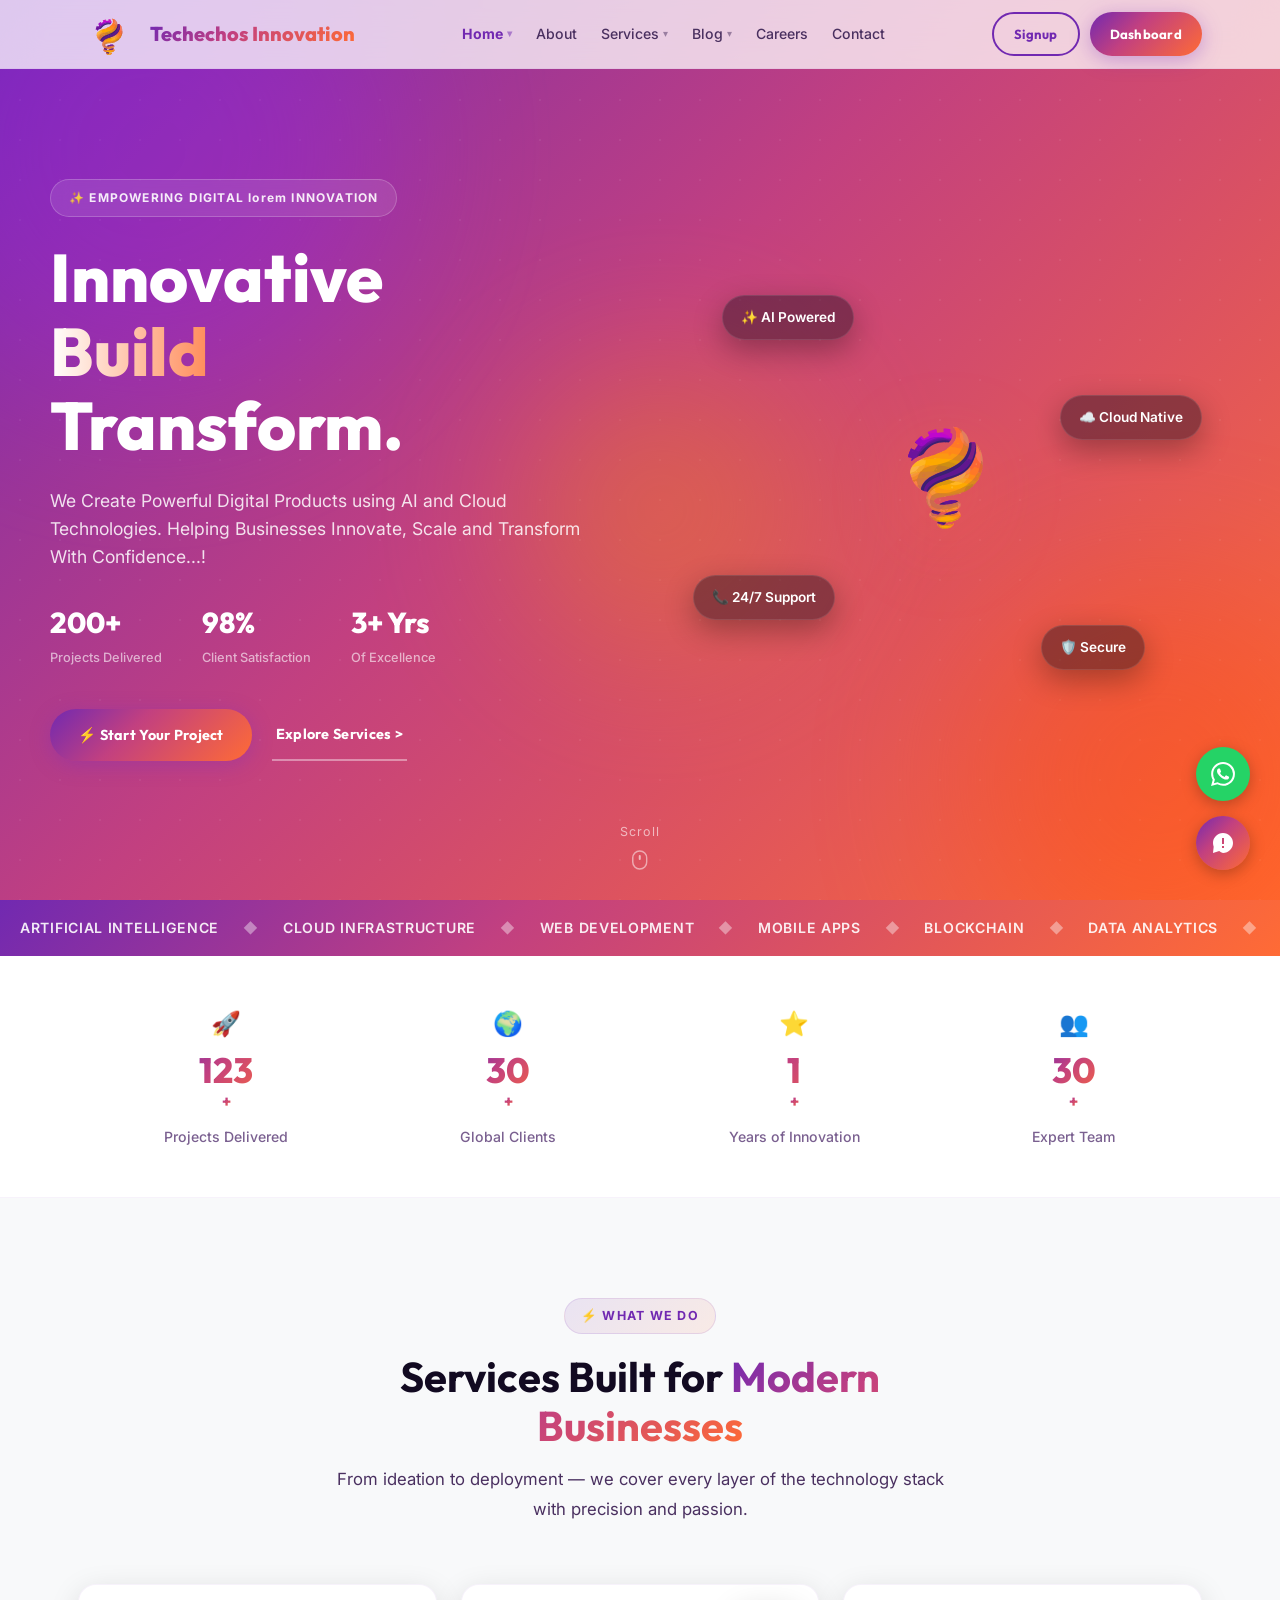
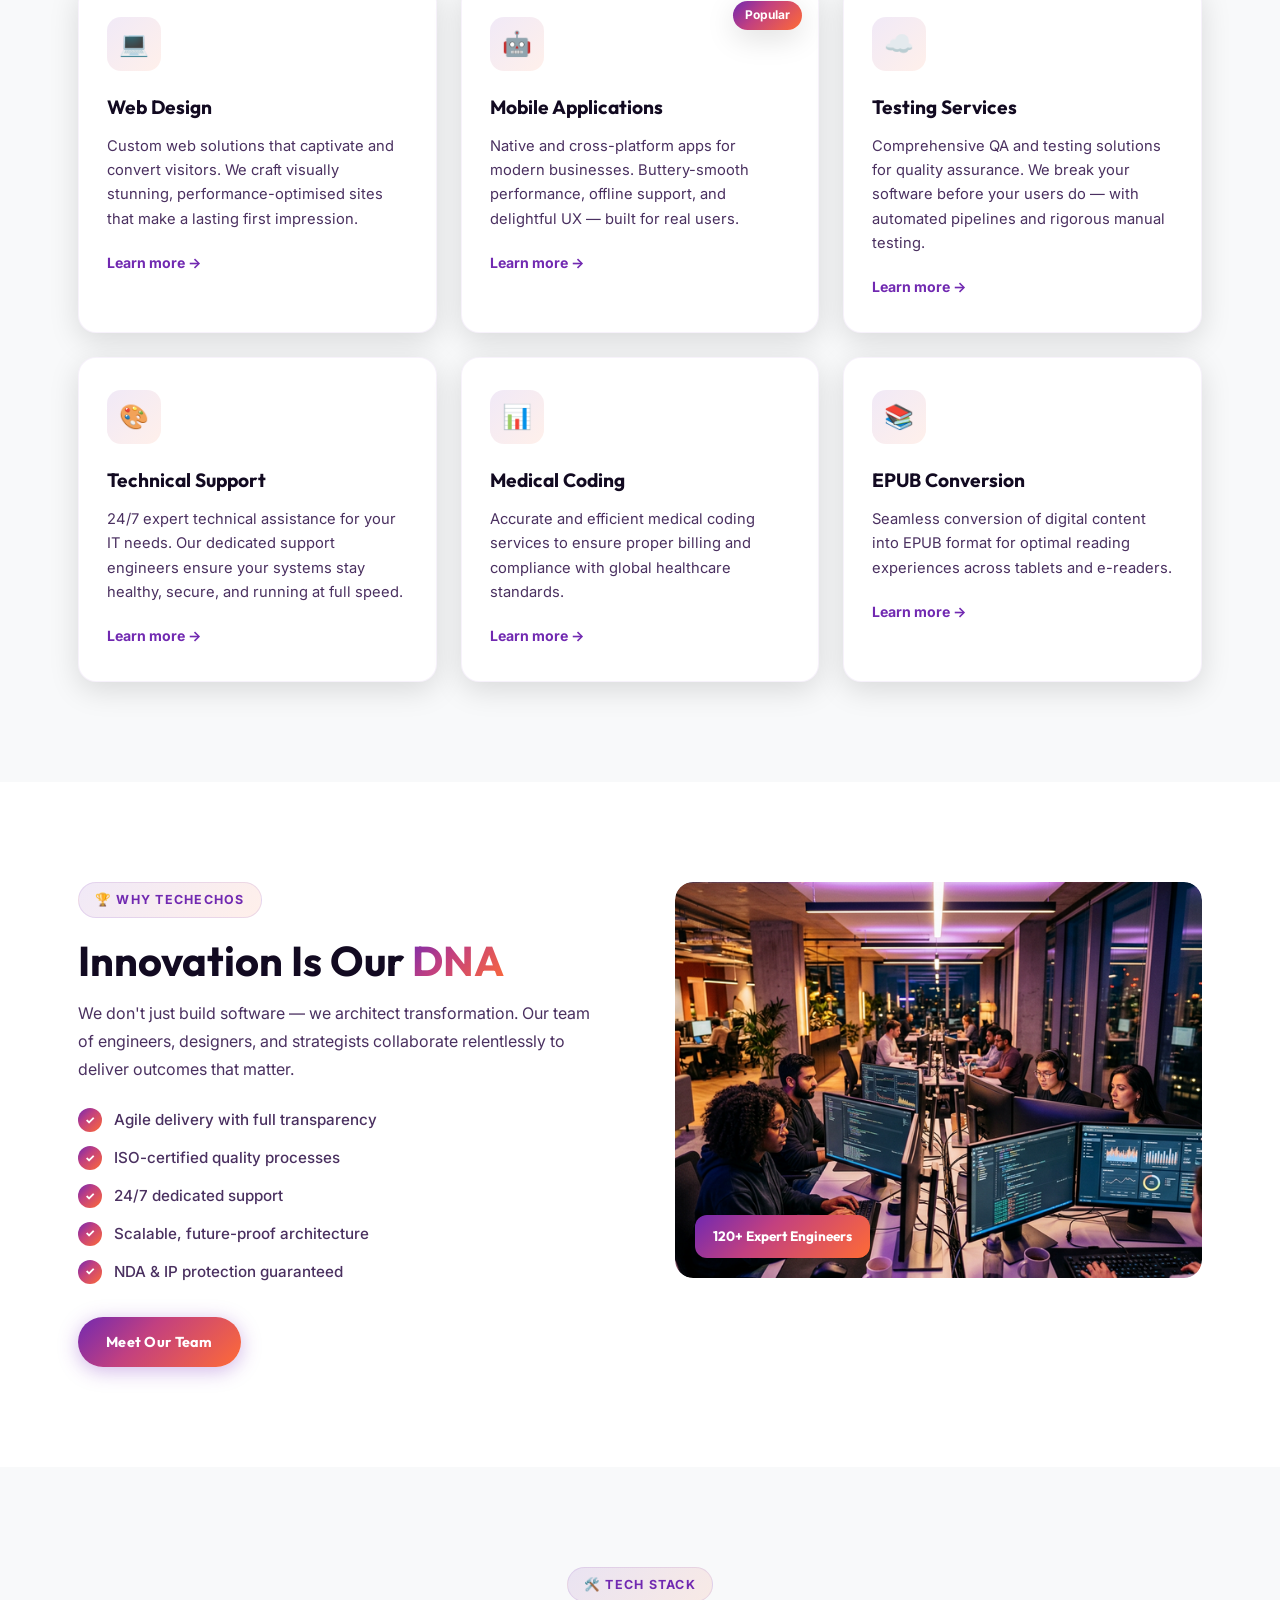
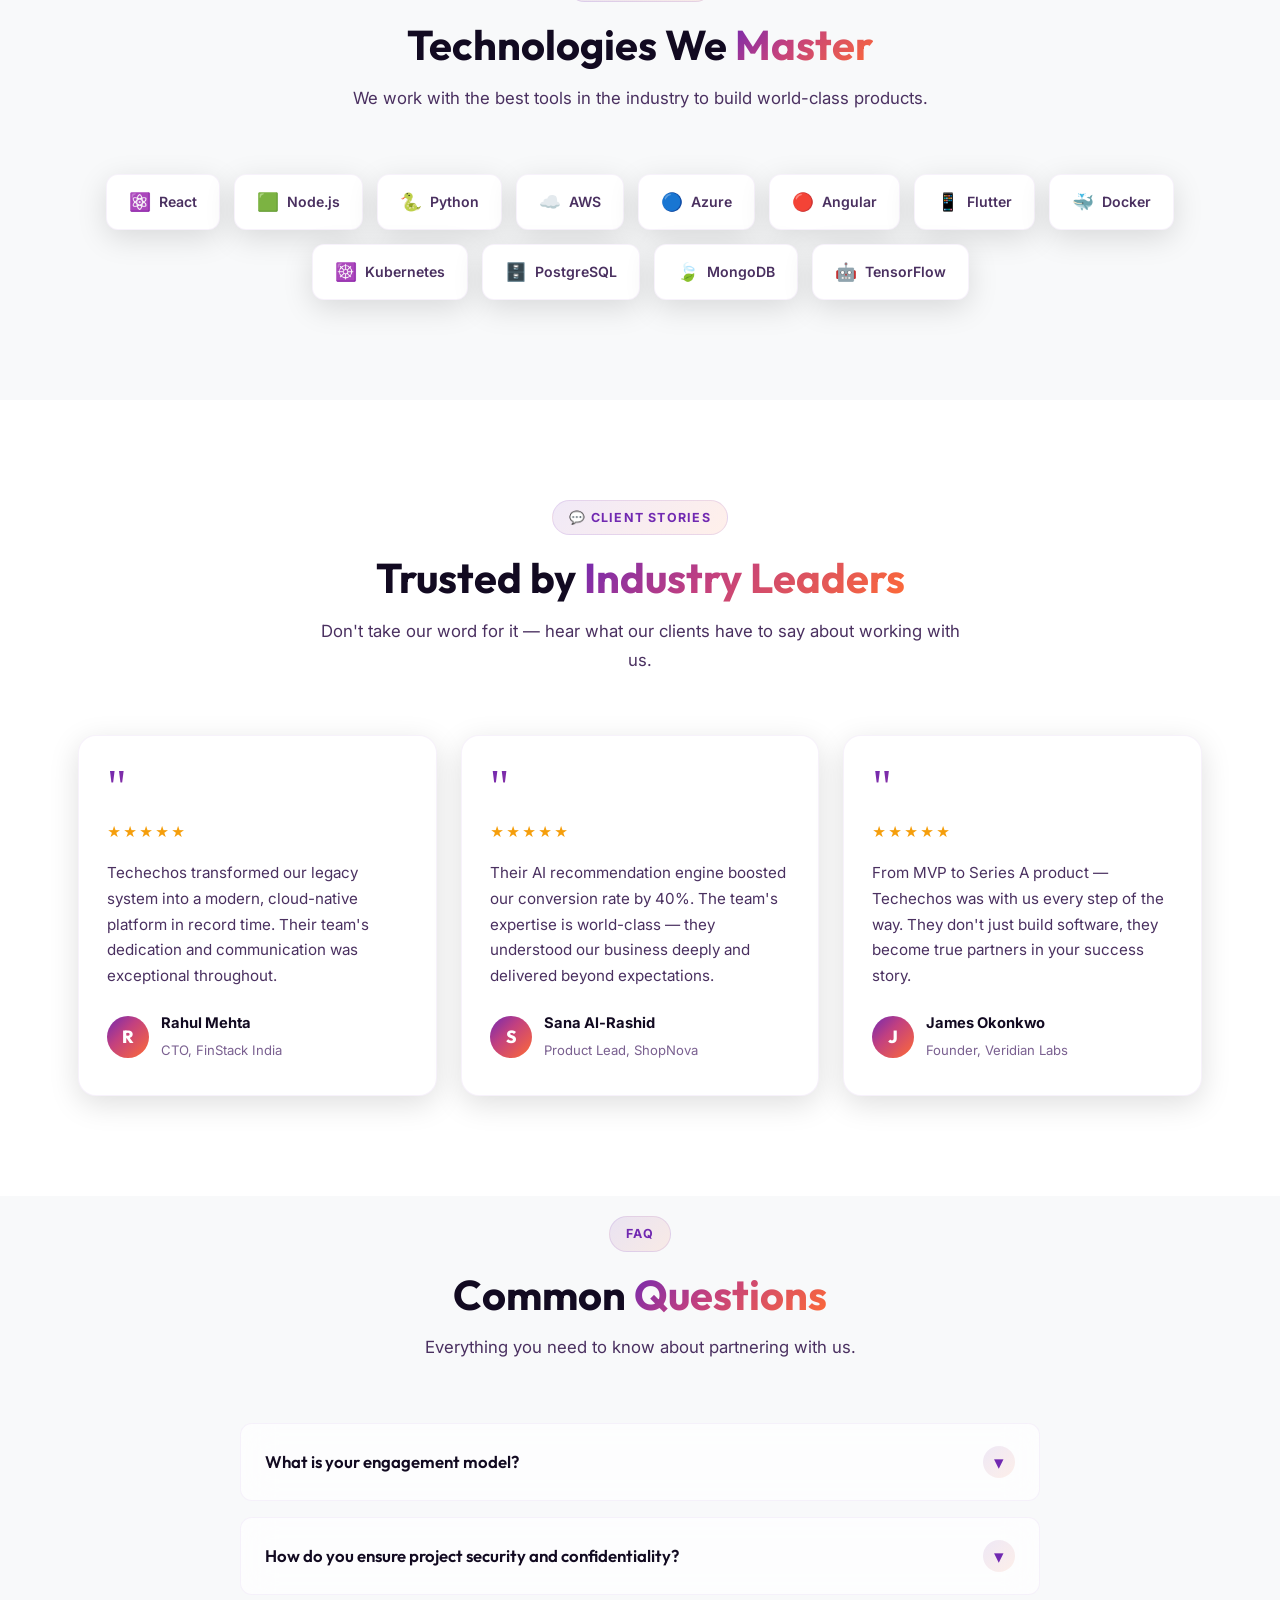
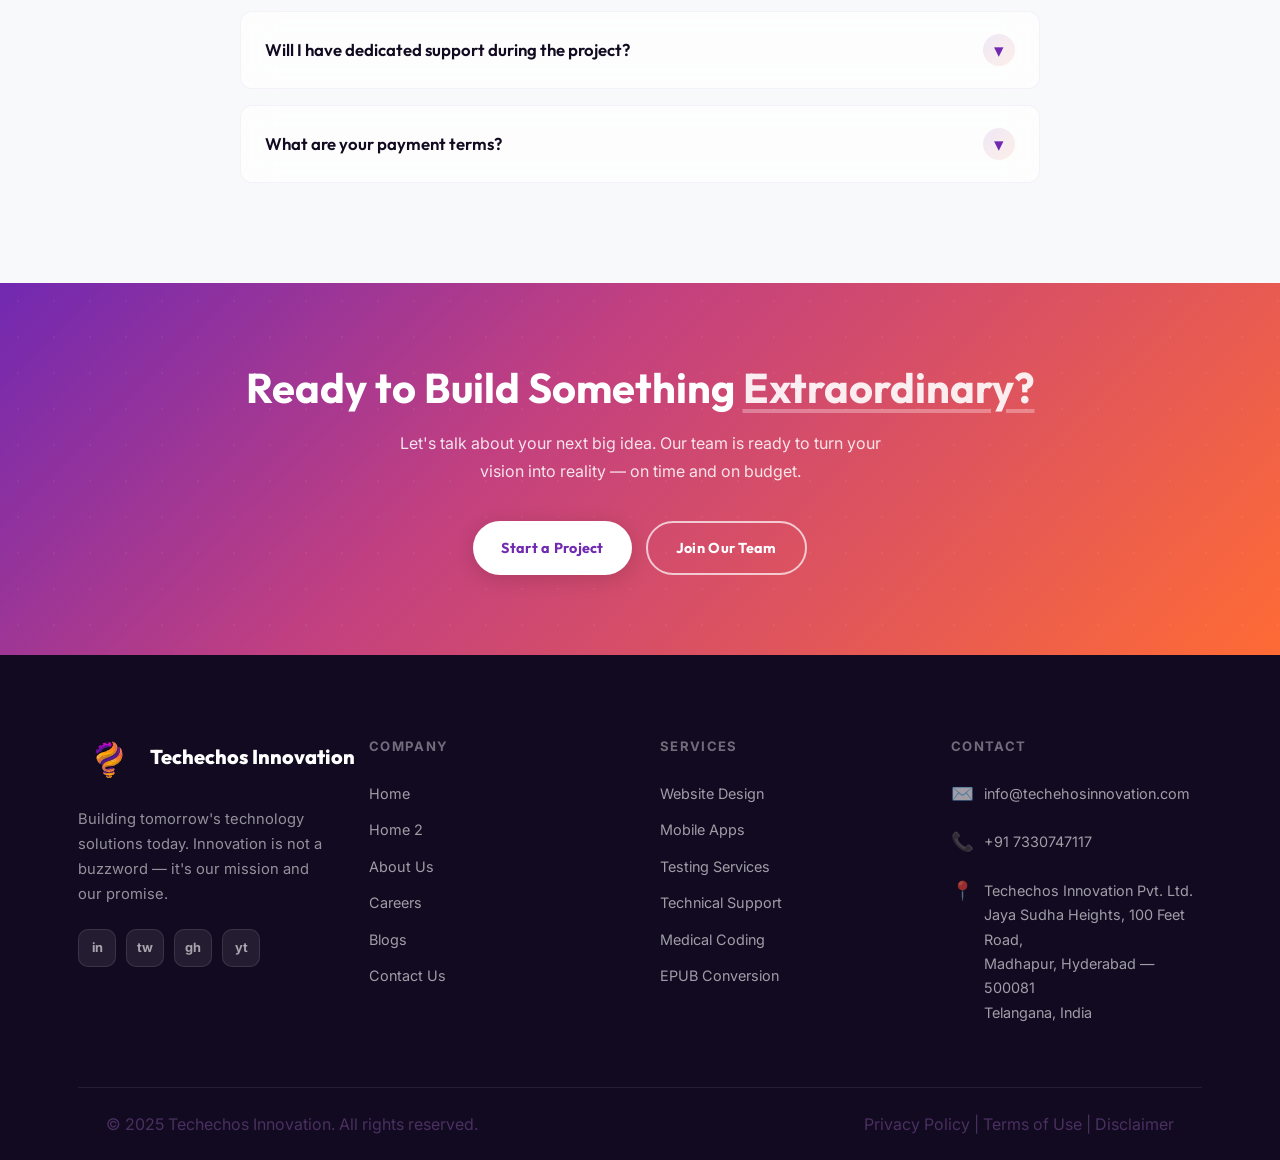
==== commit 71a63506: "Updated home.html" ====
--- a/Home/home.html
+++ b/Home/home.html
@@ -15,9 +15,7 @@
   <div class="hero-orb o1"></div>
   <div class="hero-orb o2"></div>
   <div class="hero-orb o3"></div>
-  <div class="hero-inner">
-    <div class="hero-content">
-      <div class="hero-badge">✨ EMPOWERING DIGITAL INNOVATION</div>
+    <div class="hero-inner">    <div class="hero-content">      <div class="hero-badge">✨ EMPOWERING DIGITAL lorem  INNOVATION</div>
       <h1>Innovative<br><span class="brand-text-anim">Build</span><br>Transform.</h1>
       <p class="hero-sub">We Create Powerful Digital Products using AI and Cloud Technologies. Helping Businesses Innovate, Scale and Transform With Confidence...!</p>
       <div class="hero-stats-mini">
